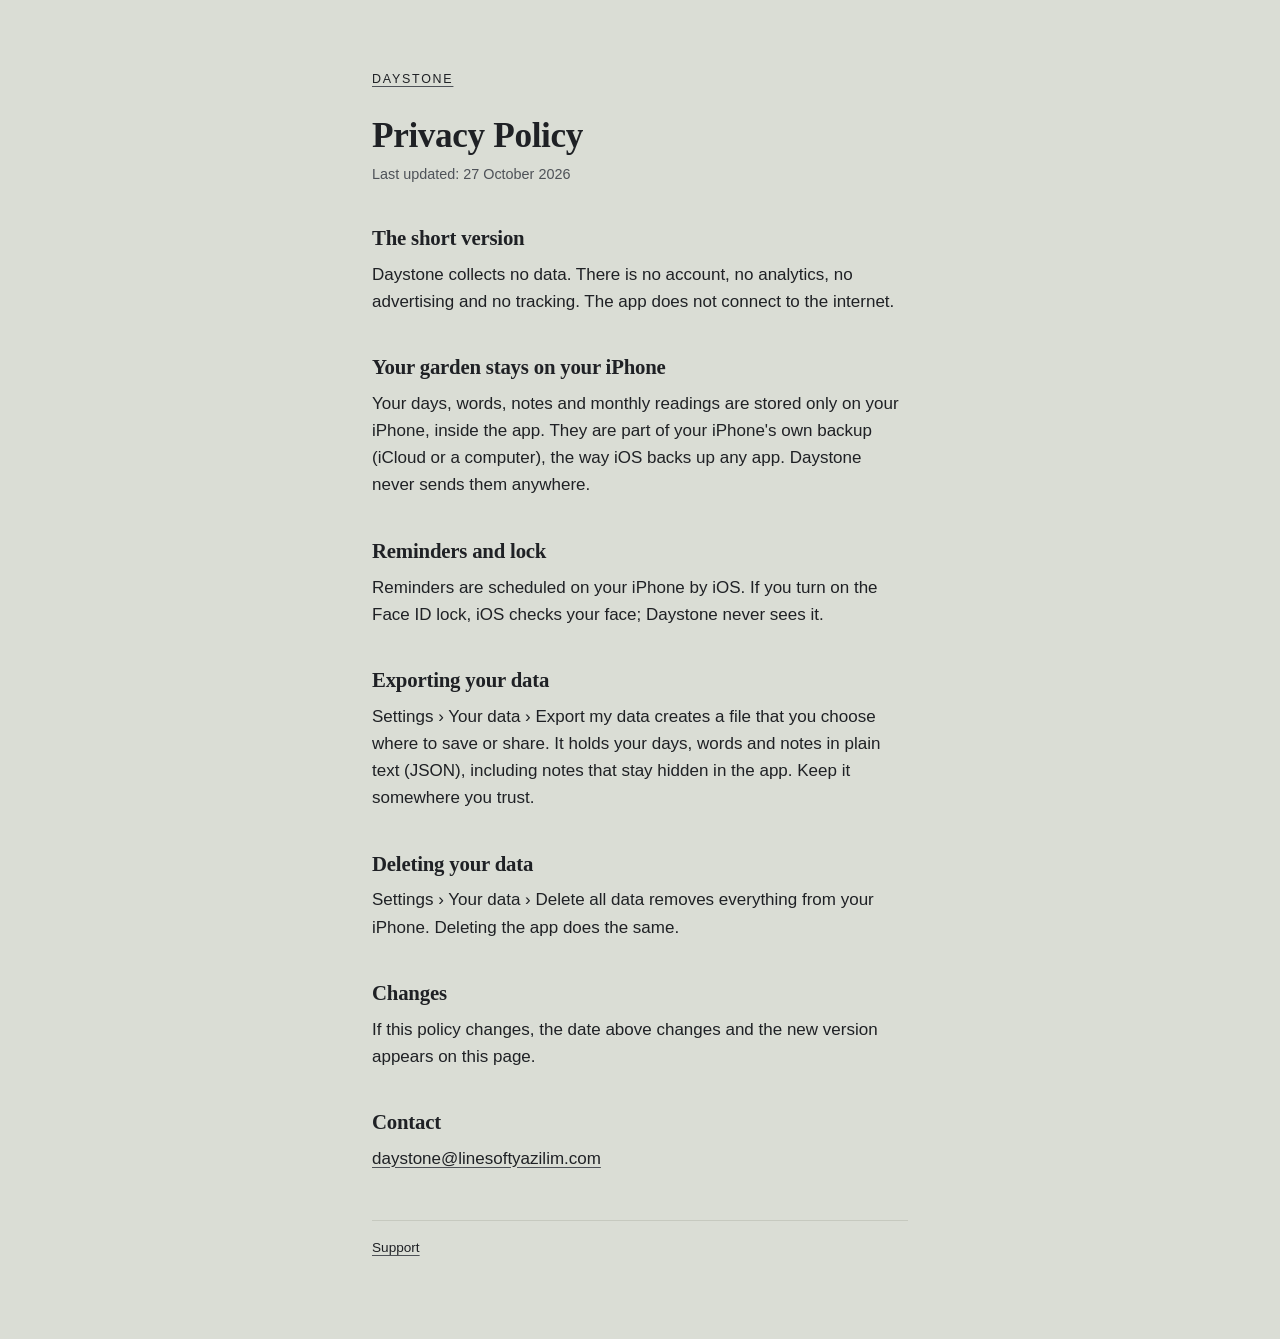
==== privacy/index.html @ 3c40527d "Daystone privacy and support pages Co-Authored-By: Claude Opus 5.5 <noreply@anthropic.com>" ====
<!doctype html>
<html lang="en">
<head>
<meta charset="utf-8">
<meta name="viewport" content="width=device-width, initial-scale=1">
<title>Daystone · Privacy Policy</title>
<meta name="description" content="Daystone collects no data. Your garden stays on your iPhone.">
<link rel="stylesheet" href="../style.css">
</head>
<body>
<main>
  <p class="kicker"><a href="../">Daystone</a></p>
  <h1>Privacy Policy</h1>
  <p class="meta">Last updated: 27 October 2026</p>

  <h2>The short version</h2>
  <p>Daystone collects no data. There is no account, no analytics, no advertising and no tracking. The app does not connect to the internet.</p>

  <h2>Your garden stays on your iPhone</h2>
  <p>Your days, words, notes and monthly readings are stored only on your iPhone, inside the app. They are part of your iPhone's own backup (iCloud or a computer), the way iOS backs up any app. Daystone never sends them anywhere.</p>

  <h2>Reminders and lock</h2>
  <p>Reminders are scheduled on your iPhone by iOS. If you turn on the Face ID lock, iOS checks your face; Daystone never sees it.</p>

  <h2>Exporting your data</h2>
  <p>Settings › Your data › Export my data creates a file that you choose where to save or share. It holds your days, words and notes in plain text (JSON), including notes that stay hidden in the app. Keep it somewhere you trust.</p>

  <h2>Deleting your data</h2>
  <p>Settings › Your data › Delete all data removes everything from your iPhone. Deleting the app does the same.</p>

  <h2>Changes</h2>
  <p>If this policy changes, the date above changes and the new version appears on this page.</p>

  <h2>Contact</h2>
  <p><a href="mailto:daystone@linesoftyazilim.com">daystone@linesoftyazilim.com</a></p>

  <footer><a href="../support/">Support</a></footer>
</main>
</body>
</html>
---- style.css ----
/* Daystone: gizlilik ve destek sayfaları. Uygulamanın gündüz tonları; dışarıdan hiçbir şey yüklenmez. */
:root { --wall: #DADDD5; --table: #C6C9BF; --ink: #1F2125; --soft: #4E5258; --ember: #A9452F; --paper: #F2F0EA; }
* { box-sizing: border-box; }
html { background: var(--wall); }
body { margin: 0; color: var(--ink); font: 17px/1.6 -apple-system, BlinkMacSystemFont, "Helvetica Neue", Arial, sans-serif; }
main { max-width: 36rem; margin: 0 auto; padding: 4rem 1.25rem 5rem; }
h1, h2 { font-family: "Iowan Old Style", Palatino, "Palatino Linotype", Georgia, serif; font-weight: 600; letter-spacing: -0.01em; }
h1 { font-size: 2.2rem; line-height: 1.15; margin: 0 0 0.4rem; }
h2 { font-size: 1.3rem; margin: 2.2rem 0 0.4rem; }
p, li { margin: 0.4rem 0; }
.kicker { font-size: 0.78rem; letter-spacing: 0.14em; text-transform: uppercase; color: var(--soft); margin-bottom: 1.6rem; }
.lead { font-family: "Iowan Old Style", Palatino, Georgia, serif; font-size: 1.25rem; color: var(--ink); }
.meta { color: var(--soft); font-size: 0.9rem; }
a { color: var(--ink); text-decoration-color: var(--soft); text-underline-offset: 3px; }
nav a { display: inline-block; margin-right: 1.5rem; font-weight: 500; }
dl dt { font-weight: 600; margin-top: 1.4rem; }
dl dd { margin: 0.3rem 0 0; }
footer { margin-top: 3rem; padding-top: 1rem; border-top: 1px solid var(--table); color: var(--soft); font-size: 0.85rem; }
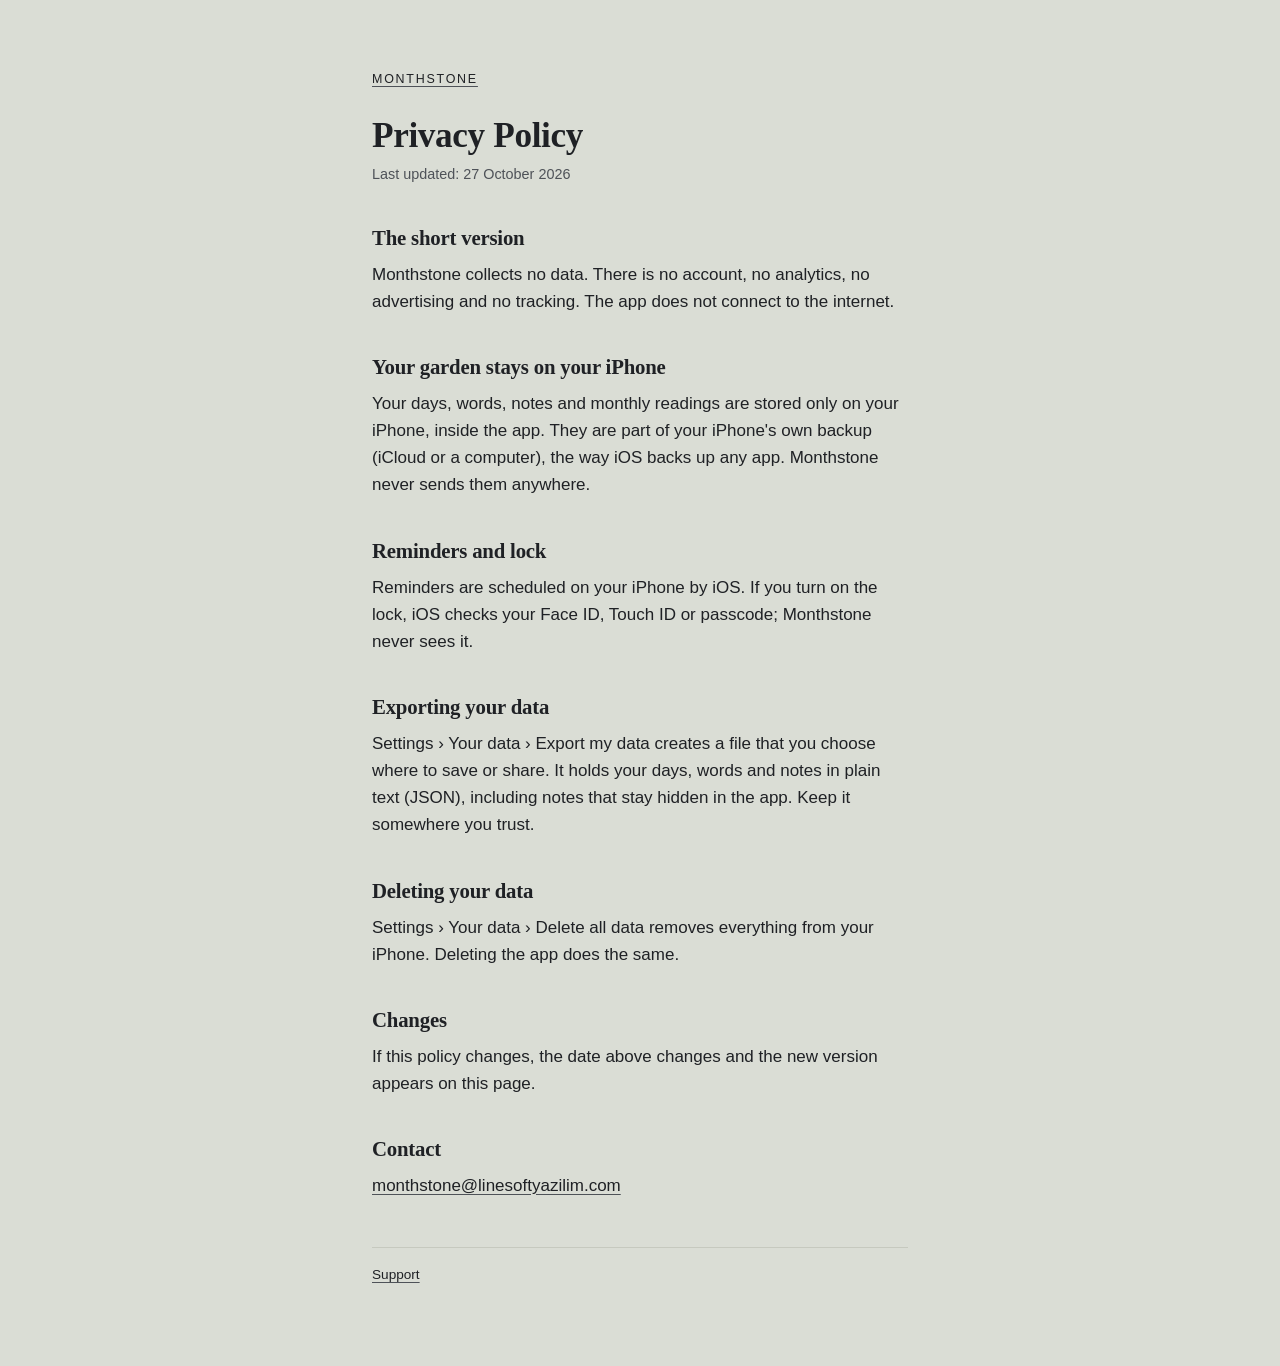
==== commit b2a10c0a: "Monthstone pages Co-Authored-By: Claude Opus 5.5 <noreply@anthropic.com>" ====
--- a/privacy/index.html
+++ b/privacy/index.html
@@ -3,24 +3,24 @@
 <head>
 <meta charset="utf-8">
 <meta name="viewport" content="width=device-width, initial-scale=1">
-<title>Daystone · Privacy Policy</title>
-<meta name="description" content="Daystone collects no data. Your garden stays on your iPhone.">
+<title>Monthstone · Privacy Policy</title>
+<meta name="description" content="Monthstone collects no data. Your garden stays on your iPhone.">
 <link rel="stylesheet" href="../style.css">
 </head>
 <body>
 <main>
-  <p class="kicker"><a href="../">Daystone</a></p>
+  <p class="kicker"><a href="../">Monthstone</a></p>
   <h1>Privacy Policy</h1>
   <p class="meta">Last updated: 27 October 2026</p>
 
   <h2>The short version</h2>
-  <p>Daystone collects no data. There is no account, no analytics, no advertising and no tracking. The app does not connect to the internet.</p>
+  <p>Monthstone collects no data. There is no account, no analytics, no advertising and no tracking. The app does not connect to the internet.</p>
 
   <h2>Your garden stays on your iPhone</h2>
-  <p>Your days, words, notes and monthly readings are stored only on your iPhone, inside the app. They are part of your iPhone's own backup (iCloud or a computer), the way iOS backs up any app. Daystone never sends them anywhere.</p>
+  <p>Your days, words, notes and monthly readings are stored only on your iPhone, inside the app. They are part of your iPhone's own backup (iCloud or a computer), the way iOS backs up any app. Monthstone never sends them anywhere.</p>
 
   <h2>Reminders and lock</h2>
-  <p>Reminders are scheduled on your iPhone by iOS. If you turn on the Face ID lock, iOS checks your face; Daystone never sees it.</p>
+  <p>Reminders are scheduled on your iPhone by iOS. If you turn on the lock, iOS checks your Face ID, Touch ID or passcode; Monthstone never sees it.</p>
 
   <h2>Exporting your data</h2>
   <p>Settings › Your data › Export my data creates a file that you choose where to save or share. It holds your days, words and notes in plain text (JSON), including notes that stay hidden in the app. Keep it somewhere you trust.</p>
@@ -32,7 +32,7 @@
   <p>If this policy changes, the date above changes and the new version appears on this page.</p>
 
   <h2>Contact</h2>
-  <p><a href="mailto:daystone@linesoftyazilim.com">daystone@linesoftyazilim.com</a></p>
+  <p><a href="mailto:monthstone@linesoftyazilim.com">monthstone@linesoftyazilim.com</a></p>
 
   <footer><a href="../support/">Support</a></footer>
 </main>
--- a/style.css
+++ b/style.css
@@ -1,4 +1,4 @@
-/* Daystone: gizlilik ve destek sayfaları. Uygulamanın gündüz tonları; dışarıdan hiçbir şey yüklenmez. */
+/* Monthstone: gizlilik ve destek sayfaları. Uygulamanın gündüz tonları; dışarıdan hiçbir şey yüklenmez. */
 :root { --wall: #DADDD5; --table: #C6C9BF; --ink: #1F2125; --soft: #4E5258; --ember: #A9452F; --paper: #F2F0EA; }
 * { box-sizing: border-box; }
 html { background: var(--wall); }
